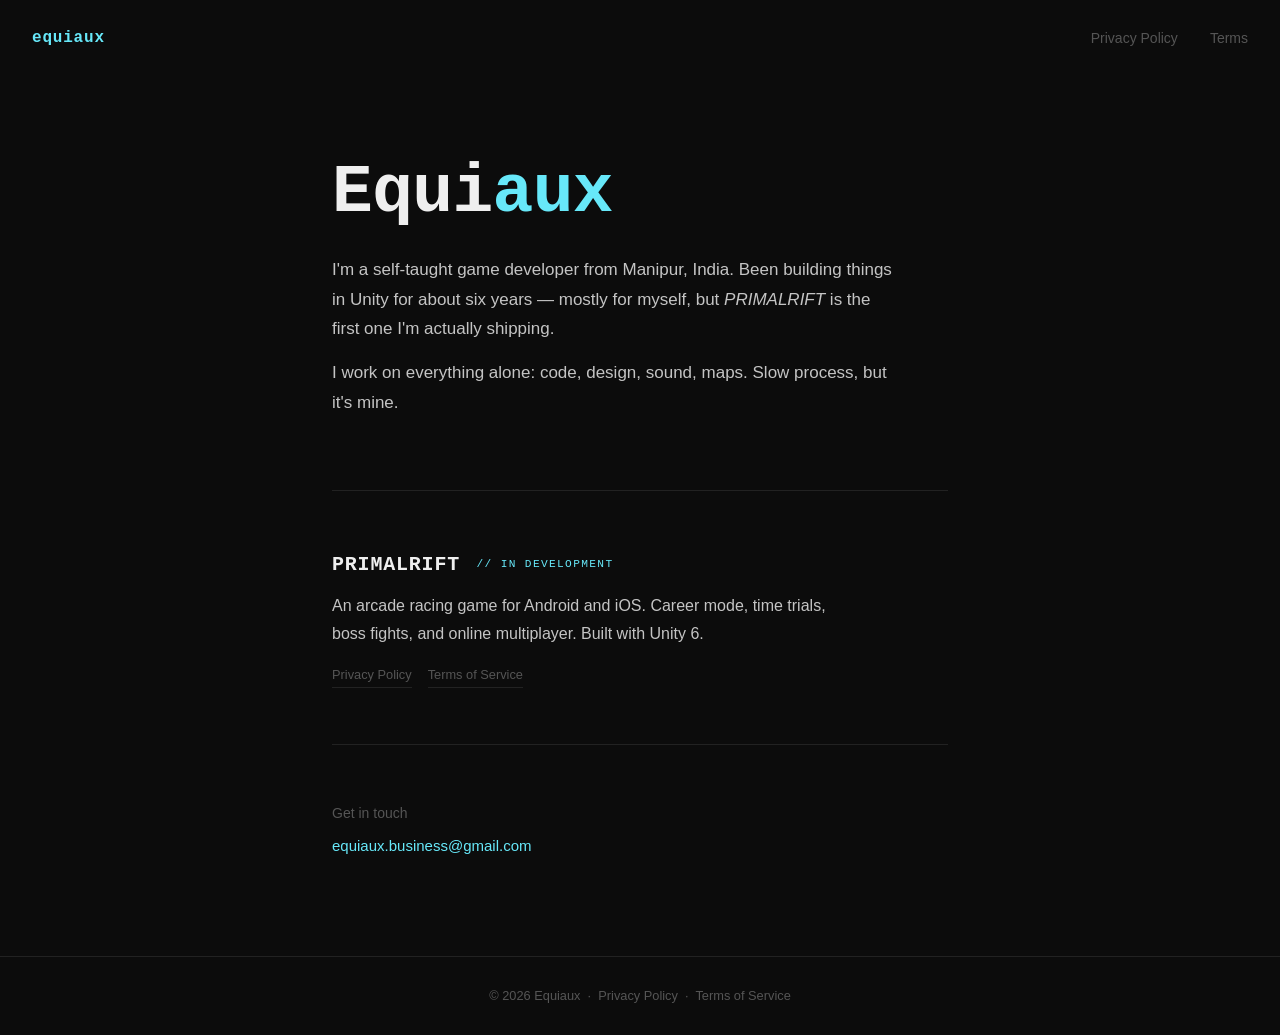
==== index.html @ 148b2e36 "Add files via upload" ====
<!DOCTYPE html>
<html lang="en">
<head>
    <meta charset="UTF-8">
    <meta name="viewport" content="width=device-width, initial-scale=1.0">
    <title>Equiaux</title>
    <meta name="description" content="Equiaux — indie game developer from Manipur, India. Making PRIMALRIFT.">
    <link rel="stylesheet" href="style.css">
</head>
<body>

<nav>
    <a class="nav-brand" href="index.html">equiaux</a>
    <ul class="nav-links">
        <li><a href="privacy-policy.html">Privacy Policy</a></li>
        <li><a href="terms-of-service.html">Terms</a></li>
    </ul>
</nav>

<main>

    <div class="hero">
        <div class="hero-name">Equi<em>aux</em></div>
        <p>
            I'm a self-taught game developer from Manipur, India.
            Been building things in Unity for about six years — mostly for
            myself, but <em>PRIMALRIFT</em> is the first one I'm actually shipping.
        </p>
        <p>
            I work on everything alone: code, design, sound, maps.
            Slow process, but it's mine.
        </p>
    </div>

    <hr class="divider">

    <div class="game">
        <div>
            <span class="game-title">PRIMALRIFT</span>
            <span class="game-status">// in development</span>
        </div>
        <p>
            An arcade racing game for Android and iOS. Career mode, time trials,
            boss fights, and online multiplayer. Built with Unity 6.
        </p>
        <div class="game-links">
            <a href="privacy-policy.html">Privacy Policy</a>
            <a href="terms-of-service.html">Terms of Service</a>
        </div>
    </div>

    <hr class="divider">

    <div class="contact">
        <p style="color: var(--muted); font-size: 0.875rem; margin-bottom: 0.4rem;">Get in touch</p>
        <a href="mailto:equiaux.business@gmail.com">equiaux.business@gmail.com</a>
    </div>

</main>

<footer>
    <span>&copy; 2026 Equiaux</span>
    &nbsp;&middot;&nbsp;
    <a href="privacy-policy.html">Privacy Policy</a>
    &nbsp;&middot;&nbsp;
    <a href="terms-of-service.html">Terms of Service</a>
</footer>

</body>
</html>
---- style.css ----
*, *::before, *::after { box-sizing: border-box; margin: 0; padding: 0; }

:root {
    --bg:      #0c0c0c;
    --surface: #141414;
    --border:  #222;
    --text:    #c4c4c4;
    --heading: #efefef;
    --muted:   #555;
    --accent:  #67e8f9;
    --accent-dim: #1a3a40;
}

html { scroll-behavior: smooth; }

body {
    background: var(--bg);
    color: var(--text);
    font-family: -apple-system, BlinkMacSystemFont, 'Segoe UI', sans-serif;
    font-size: 1rem;
    line-height: 1.75;
}

/* ── Nav ── */
nav {
    padding: 1.5rem 2rem;
    display: flex;
    align-items: center;
    justify-content: space-between;
}

.nav-brand {
    font-family: 'Courier New', Courier, monospace;
    font-size: 1rem;
    font-weight: 700;
    letter-spacing: 0.05em;
    color: var(--accent);
    text-decoration: none;
}

.nav-links {
    display: flex;
    gap: 2rem;
    list-style: none;
}

.nav-links a {
    color: var(--muted);
    text-decoration: none;
    font-size: 0.875rem;
    transition: color 0.15s;
}

.nav-links a:hover { color: var(--heading); }

/* ── Main layout ── */
main {
    max-width: 680px;
    margin: 0 auto;
    padding: 5rem 2rem 6rem;
}

/* ── Hero ── */
.hero { margin-bottom: 4.5rem; }

.hero-name {
    font-family: 'Courier New', Courier, monospace;
    font-size: clamp(2.5rem, 8vw, 4.25rem);
    font-weight: 700;
    color: var(--heading);
    letter-spacing: -0.01em;
    line-height: 1.1;
    margin-bottom: 1.5rem;
}

.hero-name em {
    font-style: normal;
    color: var(--accent);
}

.hero p {
    color: var(--text);
    font-size: 1.0625rem;
    max-width: 560px;
}

.hero p + p { margin-top: 0.9rem; }

/* ── Divider ── */
.divider {
    border: none;
    border-top: 1px solid var(--border);
    margin: 3.5rem 0;
}

/* ── Game entry ── */
.game { margin-bottom: 3rem; }

.game-title {
    font-family: 'Courier New', Courier, monospace;
    font-size: 1.25rem;
    font-weight: 700;
    color: var(--heading);
    letter-spacing: 0.04em;
    text-transform: uppercase;
}

.game-status {
    display: inline-block;
    font-family: 'Courier New', Courier, monospace;
    font-size: 0.7rem;
    letter-spacing: 0.12em;
    text-transform: uppercase;
    color: var(--accent);
    margin-left: 0.75rem;
    vertical-align: middle;
    position: relative;
    top: -1px;
}

.game p {
    color: var(--text);
    margin-top: 0.6rem;
    max-width: 520px;
}

.game-links {
    margin-top: 1rem;
    display: flex;
    gap: 1rem;
}

.game-links a {
    color: var(--muted);
    font-size: 0.8rem;
    text-decoration: none;
    border-bottom: 1px solid var(--border);
    padding-bottom: 1px;
    transition: color 0.15s, border-color 0.15s;
}

.game-links a:hover {
    color: var(--heading);
    border-color: var(--heading);
}

/* ── Contact ── */
.contact a {
    color: var(--accent);
    text-decoration: none;
    font-size: 0.9375rem;
}

.contact a:hover { text-decoration: underline; }

/* ── Footer ── */
footer {
    border-top: 1px solid var(--border);
    padding: 1.75rem 2rem;
    text-align: center;
    color: var(--muted);
    font-size: 0.8rem;
}

footer a {
    color: var(--muted);
    text-decoration: none;
}

footer a:hover { color: var(--text); }

/* ── Legal pages ── */
.legal-nav-back {
    padding: 1.5rem 2rem;
}

.legal-nav-back a {
    font-family: 'Courier New', Courier, monospace;
    font-size: 0.8rem;
    color: var(--muted);
    text-decoration: none;
    letter-spacing: 0.04em;
}

.legal-nav-back a:hover { color: var(--text); }

.legal-wrap {
    max-width: 680px;
    margin: 0 auto;
    padding: 2rem 2rem 6rem;
}

.legal-wrap h1 {
    font-family: 'Courier New', Courier, monospace;
    font-size: 2rem;
    font-weight: 700;
    color: var(--heading);
    margin-bottom: 0.4rem;
}

.legal-updated {
    font-size: 0.8rem;
    color: var(--muted);
    margin-bottom: 2.5rem;
    font-family: 'Courier New', Courier, monospace;
}

.legal-wrap > p:first-of-type {
    border-left: 2px solid var(--accent);
    padding-left: 1rem;
    color: var(--text);
    margin-bottom: 2.5rem;
}

.legal-wrap h2 {
    font-family: 'Courier New', Courier, monospace;
    font-size: 0.75rem;
    font-weight: 700;
    letter-spacing: 0.14em;
    text-transform: uppercase;
    color: var(--accent);
    margin-top: 2.25rem;
    margin-bottom: 0.6rem;
}

.legal-wrap p {
    color: var(--text);
    margin-bottom: 0.8rem;
}

.legal-wrap ul {
    color: var(--text);
    padding-left: 1.4rem;
    margin-bottom: 0.8rem;
}

.legal-wrap li { margin-bottom: 0.3rem; }

.legal-wrap strong { color: var(--heading); font-weight: 600; }

.legal-wrap table {
    width: 100%;
    border-collapse: collapse;
    margin: 1rem 0 1.25rem;
    font-size: 0.875rem;
}

.legal-wrap th {
    background: var(--surface);
    color: var(--heading);
    padding: 0.6rem 1rem;
    text-align: left;
    border: 1px solid var(--border);
    font-size: 0.7rem;
    letter-spacing: 0.08em;
    text-transform: uppercase;
    font-family: 'Courier New', Courier, monospace;
}

.legal-wrap td {
    padding: 0.6rem 1rem;
    border: 1px solid var(--border);
    color: var(--text);
    vertical-align: top;
}

.legal-wrap .contact-line {
    margin-top: 0.5rem;
}

.legal-wrap .contact-line a {
    color: var(--accent);
    text-decoration: none;
}

.legal-wrap .contact-line a:hover { text-decoration: underline; }

@media (max-width: 600px) {
    nav { padding: 1.25rem; }
    main { padding: 3rem 1.25rem 5rem; }
    .hero-name { font-size: 2.5rem; }
    .legal-wrap { padding: 1.5rem 1.25rem 5rem; }
    .nav-links { gap: 1.25rem; }
}
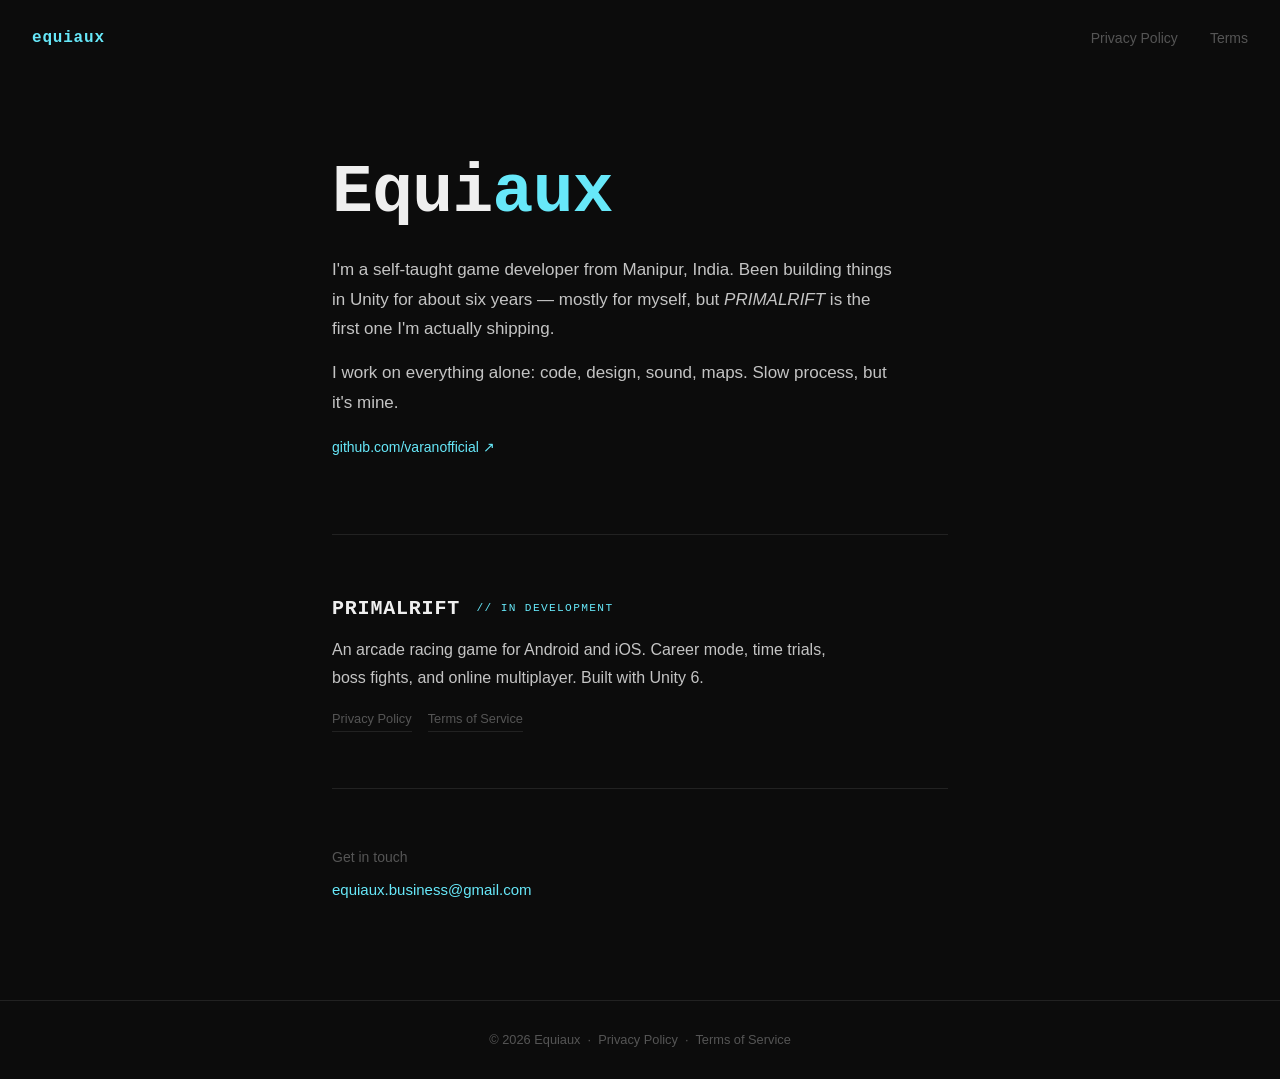
==== commit a965c020: "Update index.html" ====
--- a/index.html
+++ b/index.html
@@ -6,6 +6,7 @@
     <title>Equiaux</title>
     <meta name="description" content="Equiaux — indie game developer from Manipur, India. Making PRIMALRIFT.">
     <link rel="stylesheet" href="style.css">
+    <link rel="icon" href="data:image/svg+xml,<svg xmlns='http://www.w3.org/2000/svg' viewBox='0 0 32 32'><rect width='32' height='32' fill='%230c0c0c'/><text x='16' y='23' font-family='monospace' font-size='20' font-weight='bold' fill='%2367e8f9' text-anchor='middle'>E</text></svg>">
 </head>
 <body>
 
@@ -29,6 +30,12 @@
         <p>
             I work on everything alone: code, design, sound, maps.
             Slow process, but it's mine.
+        </p>
+        <p>
+            <a href="https://github.com/varanofficial" target="_blank" rel="noopener"
+               style="color: var(--accent); text-decoration: none; font-size: 0.875rem;">
+                github.com/varanofficial ↗
+            </a>
         </p>
     </div>
 
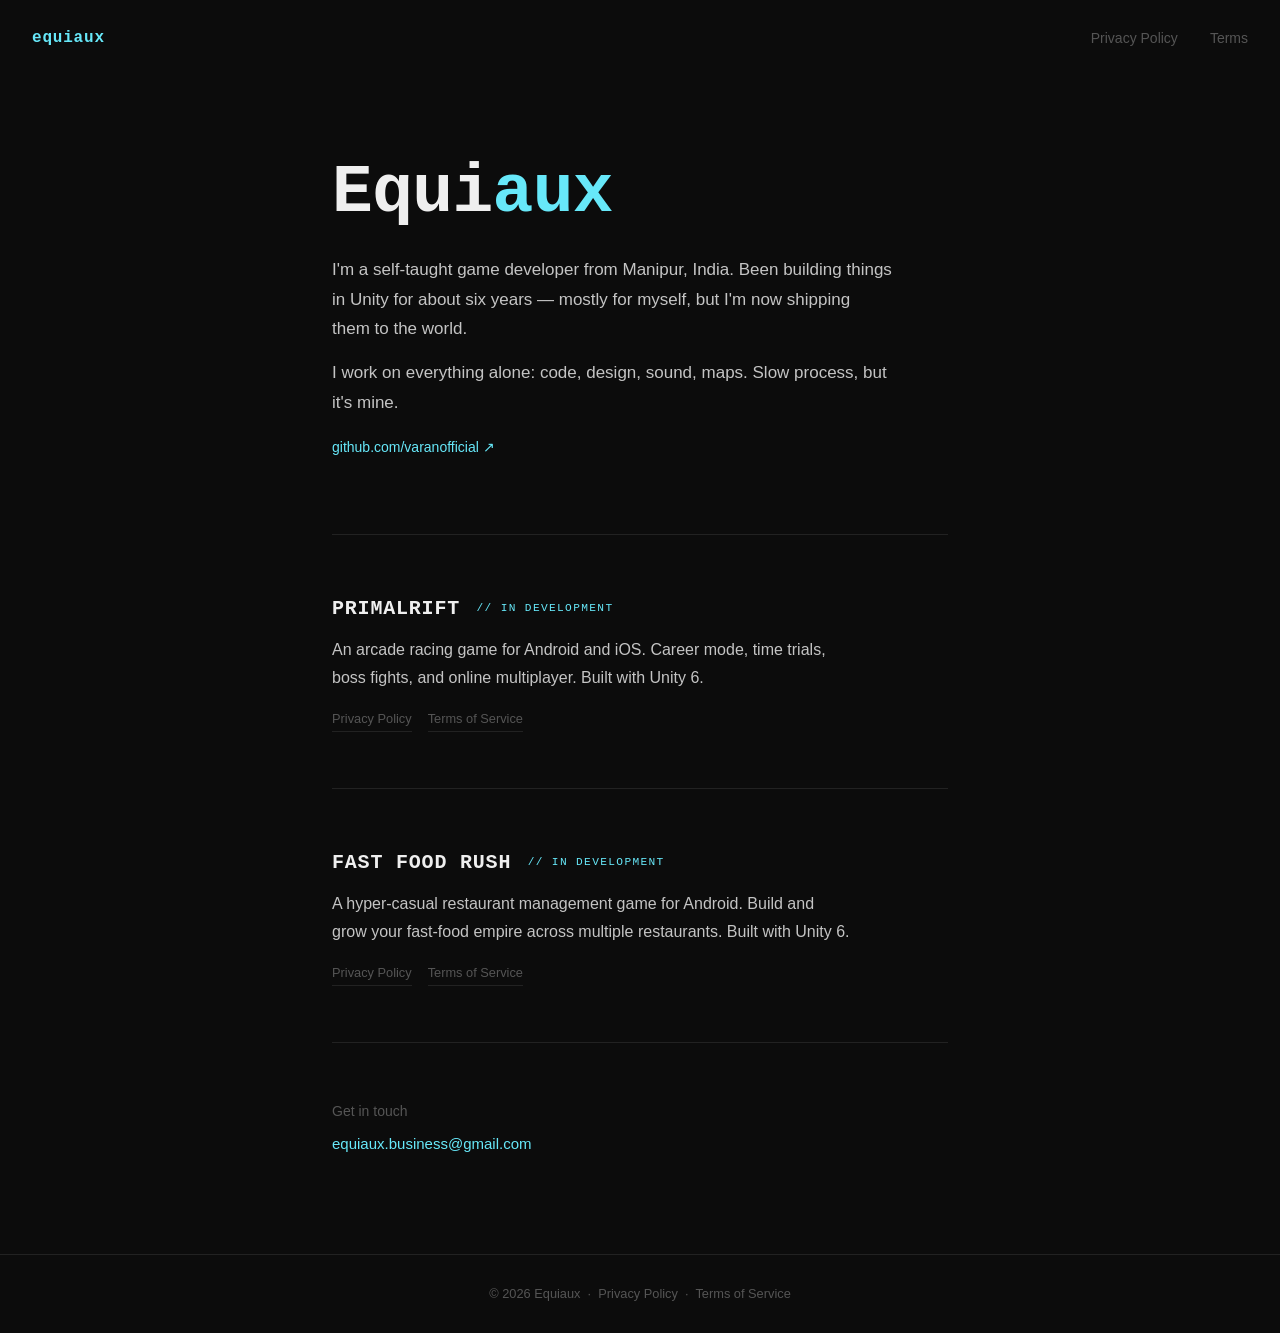
==== commit 9591f015: "Update index.html" ====
--- a/index.html
+++ b/index.html
@@ -4,7 +4,7 @@
     <meta charset="UTF-8">
     <meta name="viewport" content="width=device-width, initial-scale=1.0">
     <title>Equiaux</title>
-    <meta name="description" content="Equiaux — indie game developer from Manipur, India. Making PRIMALRIFT.">
+    <meta name="description" content="Equiaux — indie game developer from Manipur, India. Making PRIMALRIFT and Fast Food Rush.">
     <link rel="stylesheet" href="style.css">
     <link rel="icon" href="data:image/svg+xml,<svg xmlns='http://www.w3.org/2000/svg' viewBox='0 0 32 32'><rect width='32' height='32' fill='%230c0c0c'/><text x='16' y='23' font-family='monospace' font-size='20' font-weight='bold' fill='%2367e8f9' text-anchor='middle'>E</text></svg>">
 </head>
@@ -25,7 +25,7 @@
         <p>
             I'm a self-taught game developer from Manipur, India.
             Been building things in Unity for about six years — mostly for
-            myself, but <em>PRIMALRIFT</em> is the first one I'm actually shipping.
+            myself, but I'm now shipping them to the world.
         </p>
         <p>
             I work on everything alone: code, design, sound, maps.
@@ -58,6 +58,23 @@
 
     <hr class="divider">
 
+    <div class="game">
+        <div>
+            <span class="game-title">Fast Food Rush</span>
+            <span class="game-status">// in development</span>
+        </div>
+        <p>
+            A hyper-casual restaurant management game for Android. Build and grow
+            your fast-food empire across multiple restaurants. Built with Unity 6.
+        </p>
+        <div class="game-links">
+            <a href="privacy-policy.html">Privacy Policy</a>
+            <a href="terms-of-service.html">Terms of Service</a>
+        </div>
+    </div>
+
+    <hr class="divider">
+
     <div class="contact">
         <p style="color: var(--muted); font-size: 0.875rem; margin-bottom: 0.4rem;">Get in touch</p>
         <a href="mailto:equiaux.business@gmail.com">equiaux.business@gmail.com</a>
